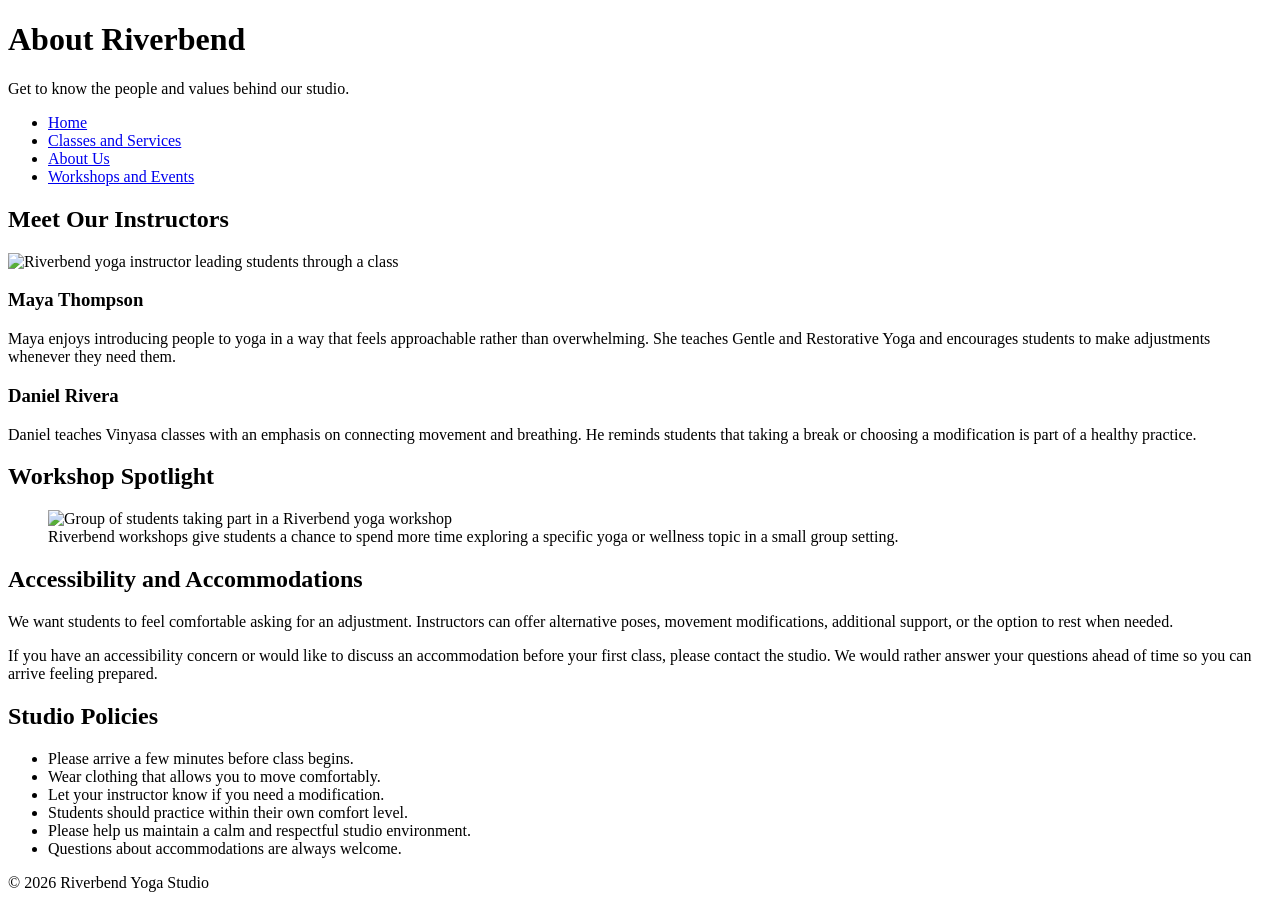
==== about.html @ a065c689 "Add about page" ====
<!DOCTYPE html>
<html lang="en">
<head>
    <meta charset="UTF-8">
    <meta name="viewport" content="width=device-width, initial-scale=1.0">
    <title>Riverbend Yoga Studio | About Us</title>
    <link rel="stylesheet" href="style.css">
</head>
<body>

    <header>
        <h1>About Riverbend</h1>
        <p>Get to know the people and values behind our studio.</p>

        <nav>
            <ul>
                <li><a href="index.html">Home</a></li>
                <li><a href="services.html">Classes and Services</a></li>
                <li><a href="about.html">About Us</a></li>
                <li><a href="events.html">Workshops and Events</a></li>
            </ul>
        </nav>
    </header>

    <main>

        <section>
            <h2>Meet Our Instructors</h2>

            <img src="yoga-instructor.jpg"
                 alt="Riverbend yoga instructor leading students through a class">

            <article>
                <h3>Maya Thompson</h3>
                <p>
                    Maya enjoys introducing people to yoga in a way that feels
                    approachable rather than overwhelming. She teaches Gentle and
                    Restorative Yoga and encourages students to make adjustments
                    whenever they need them.
                </p>
            </article>

            <article>
                <h3>Daniel Rivera</h3>
                <p>
                    Daniel teaches Vinyasa classes with an emphasis on connecting
                    movement and breathing. He reminds students that taking a break
                    or choosing a modification is part of a healthy practice.
                </p>
            </article>
        </section>

        <section>
            <h2>Workshop Spotlight</h2>

            <figure>
                <img src="yoga-workshop.jpg"
                     alt="Group of students taking part in a Riverbend yoga workshop">
                <figcaption>
                    Riverbend workshops give students a chance to spend more time
                    exploring a specific yoga or wellness topic in a small group setting.
                </figcaption>
            </figure>
        </section>

        <section>
            <h2>Accessibility and Accommodations</h2>

            <p>
                We want students to feel comfortable asking for an adjustment.
                Instructors can offer alternative poses, movement modifications,
                additional support, or the option to rest when needed.
            </p>

            <p>
                If you have an accessibility concern or would like to discuss an
                accommodation before your first class, please contact the studio.
                We would rather answer your questions ahead of time so you can arrive
                feeling prepared.
            </p>
        </section>

        <section>
            <h2>Studio Policies</h2>

            <ul>
                <li>Please arrive a few minutes before class begins.</li>
                <li>Wear clothing that allows you to move comfortably.</li>
                <li>Let your instructor know if you need a modification.</li>
                <li>Students should practice within their own comfort level.</li>
                <li>Please help us maintain a calm and respectful studio environment.</li>
                <li>Questions about accommodations are always welcome.</li>
            </ul>
        </section>

    </main>

    <footer>
        <p>&copy; 2026 Riverbend Yoga Studio</p>
    </footer>

</body>
</html>
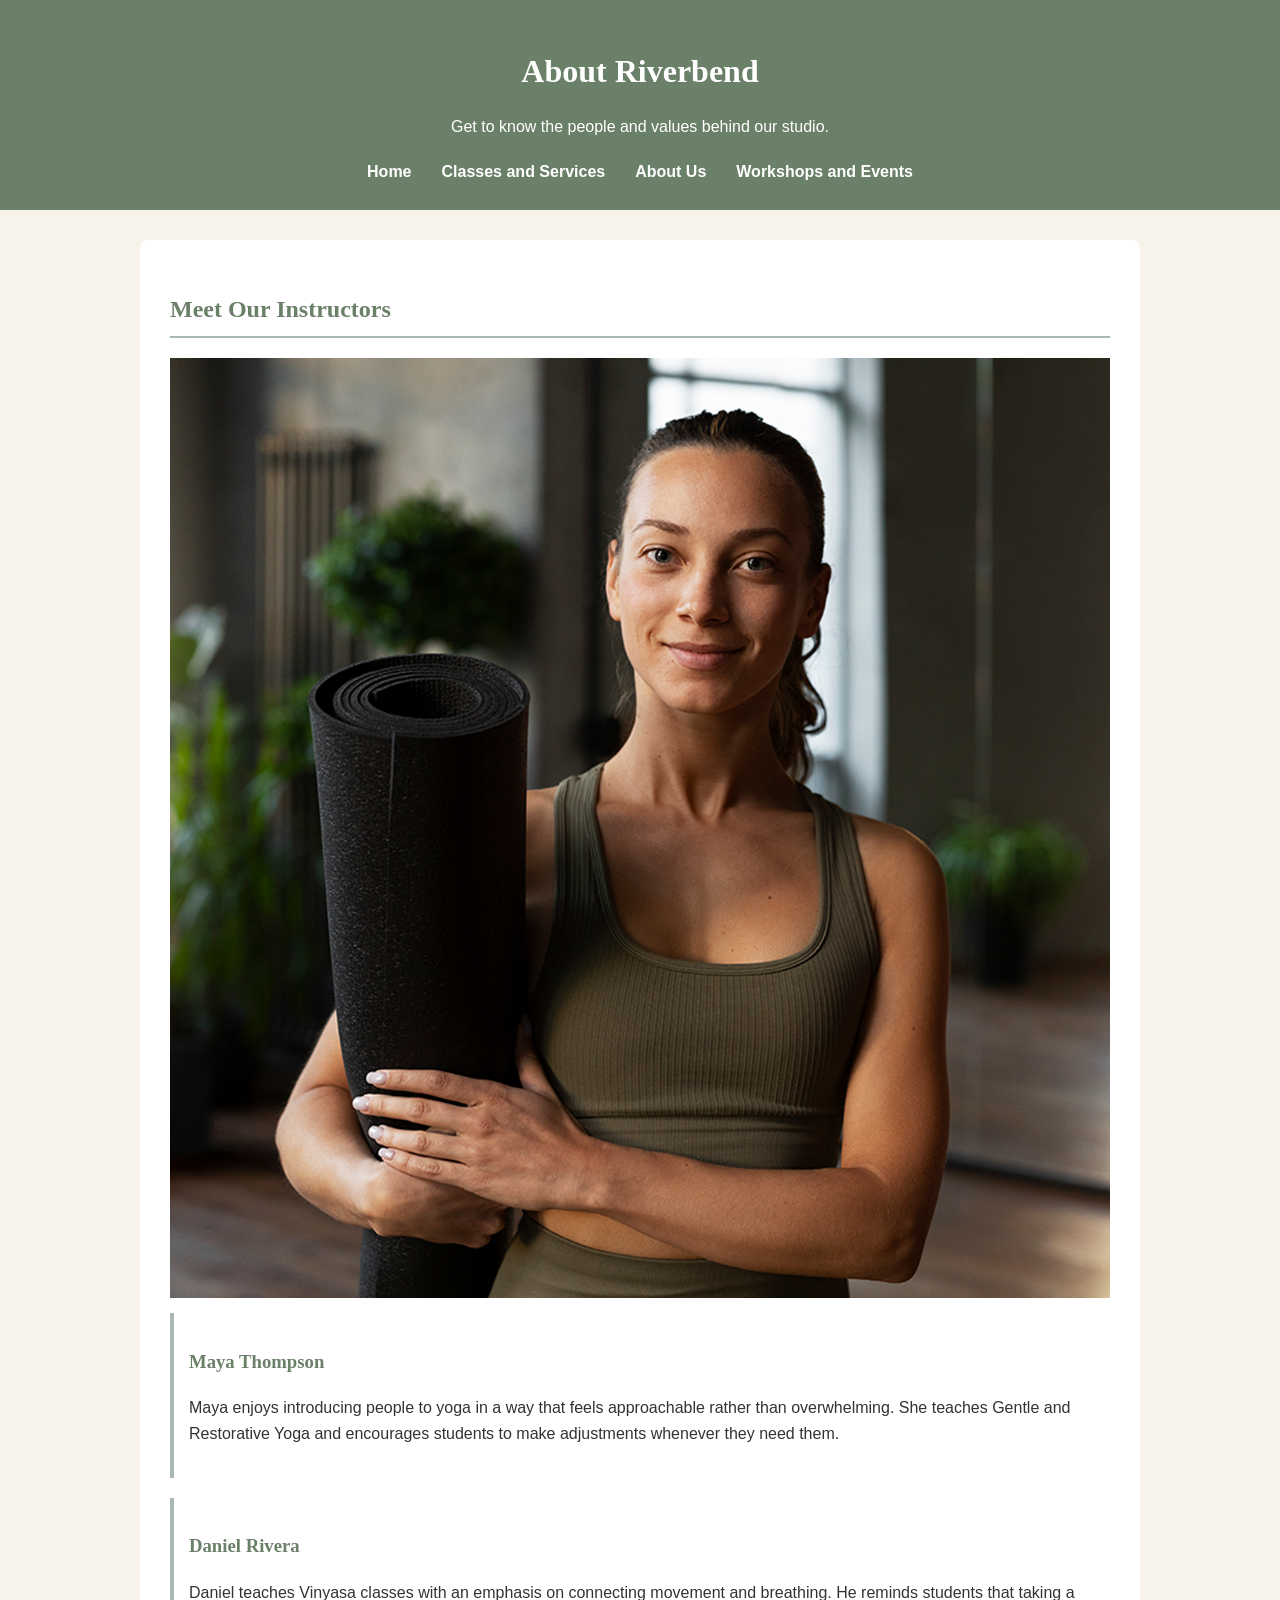
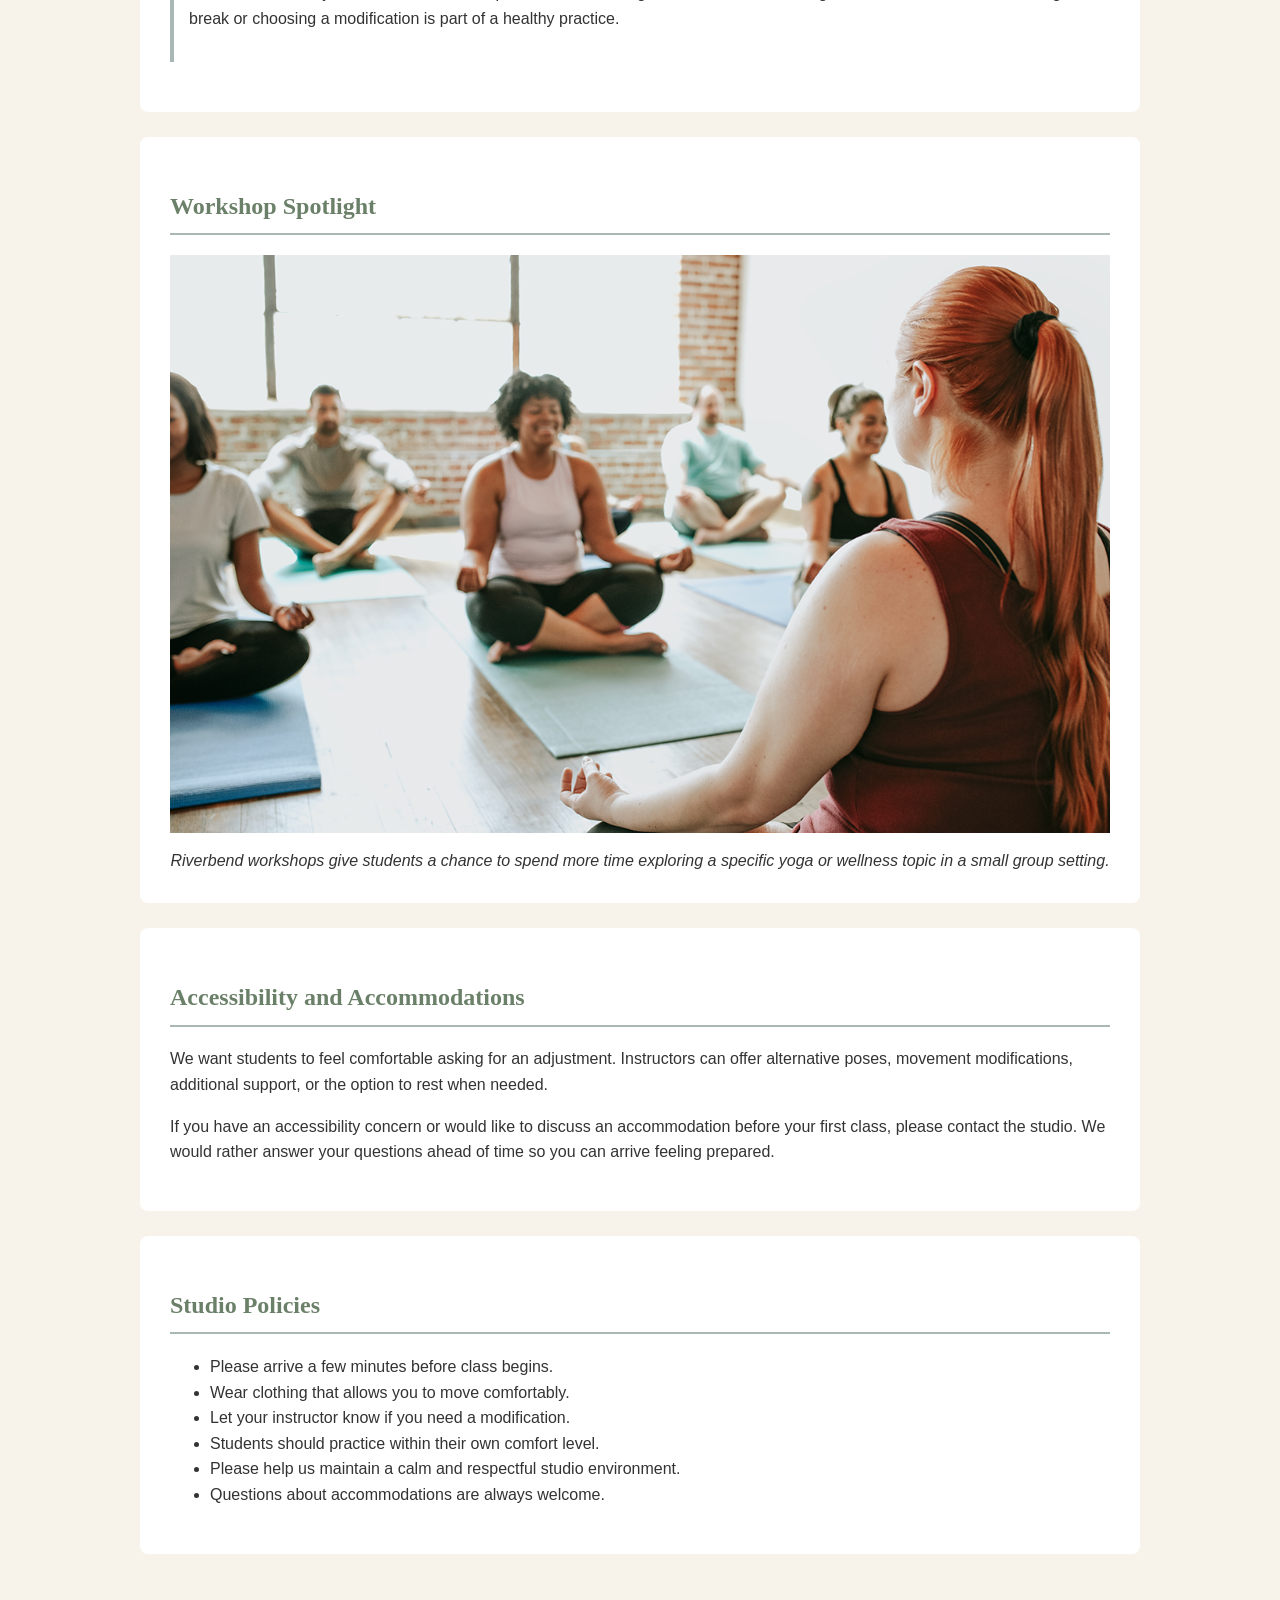
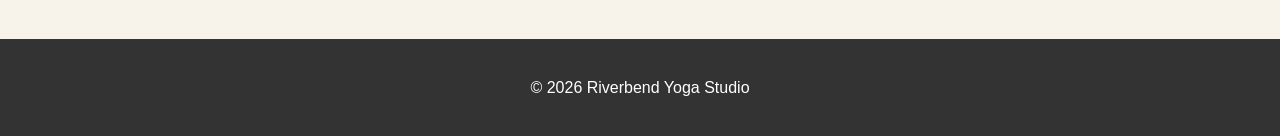
==== commit b7e83d11: "Fix yoga media file paths" ====
--- a/about.html
+++ b/about.html
@@ -27,7 +27,7 @@
         <section>
             <h2>Meet Our Instructors</h2>
 
-            <img src="yoga-instructor.jpg"
+            <img src="yoga-instructor_c.png"
                  alt="Riverbend yoga instructor leading students through a class">
 
             <article>
@@ -54,7 +54,7 @@
             <h2>Workshop Spotlight</h2>
 
             <figure>
-                <img src="yoga-workshop.jpg"
+                <img src="yoga-workshop_c.png"
                      alt="Group of students taking part in a Riverbend yoga workshop">
                 <figcaption>
                     Riverbend workshops give students a chance to spend more time
--- a/style.css
+++ b/style.css
@@ -0,0 +1,165 @@
+body {
+    margin: 0;
+    background-color: #F7F3EA;
+    color: #333333;
+    font-family: Arial, sans-serif;
+    line-height: 1.6;
+}
+
+header {
+    background-color: #6B8068;
+    color: white;
+    text-align: center;
+    padding: 25px;
+}
+
+header h1 {
+    margin-bottom: 10px;
+    font-family: Georgia, serif;
+}
+
+nav ul {
+    list-style-type: none;
+    padding: 0;
+    margin: 20px 0 0;
+    display: flex;
+    flex-direction: column;
+    gap: 10px;
+}
+
+nav a {
+    color: white;
+    text-decoration: none;
+    font-weight: bold;
+}
+
+nav a:hover {
+    text-decoration: underline;
+}
+
+main {
+    max-width: 1000px;
+    margin: 0 auto;
+    padding: 20px;
+}
+
+section {
+    background-color: white;
+    margin-bottom: 25px;
+    padding: 20px;
+    border-radius: 8px;
+}
+
+h2,
+h3 {
+    color: #6B8068;
+    font-family: Georgia, serif;
+}
+
+h2 {
+    border-bottom: 2px solid #A9B8B5;
+    padding-bottom: 8px;
+}
+
+img {
+    max-width: 100%;
+    height: auto;
+    display: block;
+    margin: 15px auto;
+}
+
+figure {
+    margin: 0;
+    text-align: center;
+}
+
+figcaption {
+    font-style: italic;
+    margin-top: 10px;
+}
+
+article {
+    margin-bottom: 20px;
+    padding: 15px;
+    border-left: 4px solid #A9B8B5;
+}
+
+audio {
+    width: 100%;
+    margin-top: 10px;
+}
+
+form {
+    max-width: 700px;
+    margin: 0 auto;
+}
+
+fieldset {
+    margin-bottom: 20px;
+    padding: 20px;
+    border: 2px solid #A9B8B5;
+    border-radius: 8px;
+}
+
+legend {
+    font-weight: bold;
+    color: #6B8068;
+}
+
+label {
+    display: block;
+    margin-bottom: 5px;
+}
+
+input[type="text"],
+input[type="email"],
+select,
+textarea {
+    width: 100%;
+    padding: 10px;
+    margin-bottom: 15px;
+    border: 1px solid #A9B8B5;
+    box-sizing: border-box;
+    font-family: Arial, sans-serif;
+}
+
+input[type="radio"] {
+    margin-right: 5px;
+}
+
+input[type="submit"] {
+    background-color: #6B8068;
+    color: white;
+    border: none;
+    padding: 12px 20px;
+    font-weight: bold;
+    cursor: pointer;
+}
+
+input[type="submit"]:hover {
+    background-color: #536650;
+}
+
+footer {
+    background-color: #333333;
+    color: white;
+    text-align: center;
+    padding: 20px;
+    margin-top: 30px;
+}
+
+@media (min-width: 700px) {
+    nav ul {
+        flex-direction: row;
+        justify-content: center;
+        gap: 30px;
+    }
+
+    section {
+        padding: 30px;
+    }
+
+    main {
+        padding: 30px;
+    }
+}
